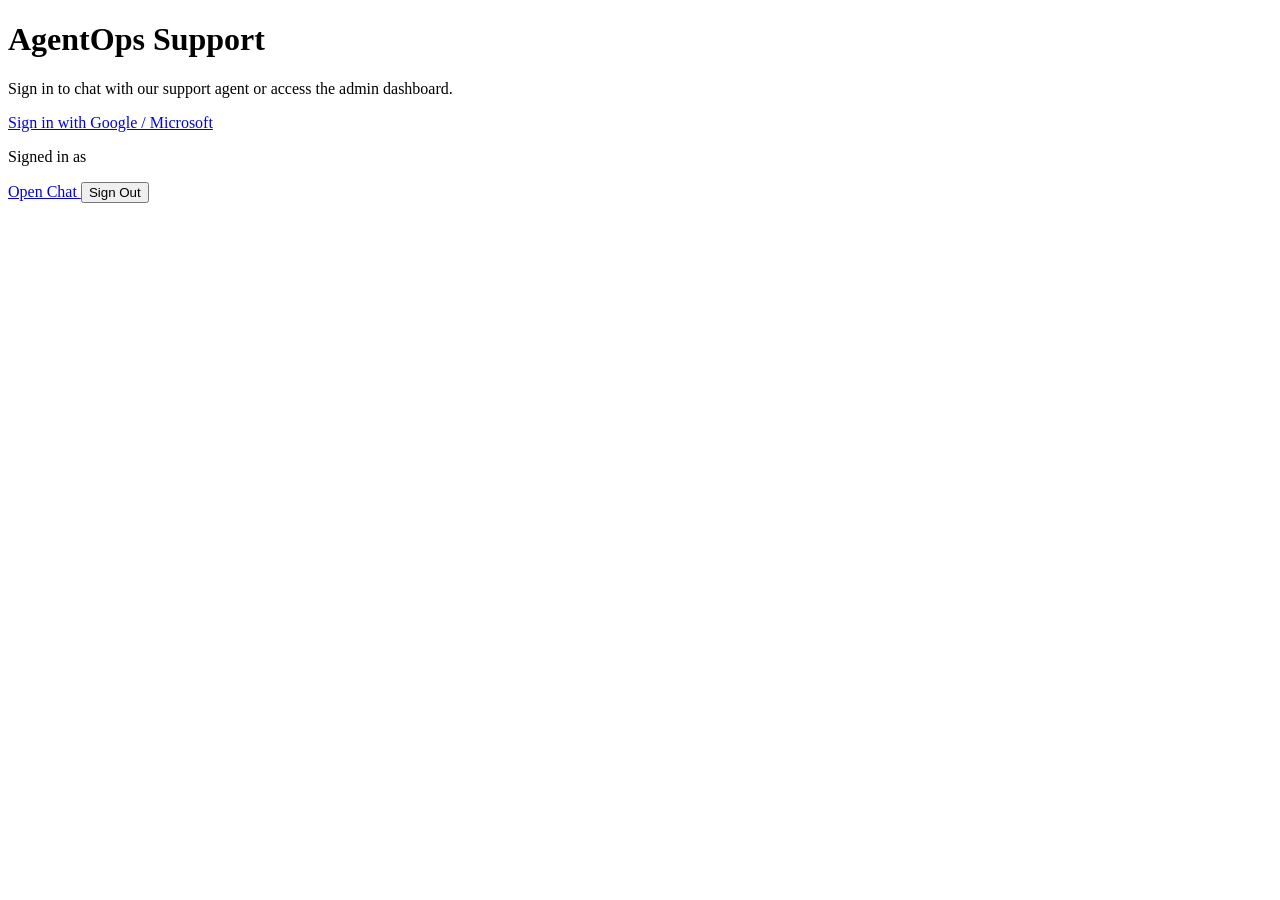
==== src/workloads/agent-service/src/frontend/index.html @ 4c7c3c5f "fix exception chaining" ====
<!DOCTYPE html>
<html lang="en">
<head>
  <meta charset="utf-8">
  <meta name="viewport" content="width=device-width, initial-scale=1">
  <title>AgentOps</title>
  <link rel="stylesheet" href="/style.css">
</head>
<body class="bg-gray-50 min-h-screen flex items-center justify-center">
  <div class="max-w-md w-full p-6">
    <div class="bg-white p-6 rounded shadow text-center">
      <h1 class="text-xl font-semibold mb-4">AgentOps Support</h1>
      <p class="text-gray-600 mb-6">Sign in to chat with our support agent or access the admin dashboard.</p>

      <div id="logged-out" class="space-y-3">
        <a href="/auth/login" class="block w-full bg-blue-600 hover:bg-blue-700 text-white font-medium py-2 px-4 rounded transition text-center">
          Sign in with Google / Microsoft
        </a>
      </div>

      <div id="logged-in" class="hidden space-y-3">
        <p class="text-sm text-gray-600">Signed in as <span id="user-name" class="font-medium"></span></p>
        <a href="/chat.html" class="block w-full bg-green-600 hover:bg-green-700 text-white font-medium py-2 px-4 rounded transition text-center">
          Open Chat
        </a>
        <a href="/admin.html" class="block w-full bg-purple-600 hover:bg-purple-700 text-white font-medium py-2 px-4 rounded transition text-center" id="admin-link" style="display:none">
          Admin Dashboard
        </a>
        <button onclick="logout()" class="block w-full bg-red-500 hover:bg-red-600 text-white font-medium py-2 px-4 rounded transition">
          Sign Out
        </button>
      </div>
    </div>
  </div>

  <script src="/app.js"></script>
  <script>
    async function init() {
      const token = localStorage.getItem('app_jwt');
      if (!token) {
        document.getElementById('logged-out').classList.remove('hidden');
        return;
      }
      try {
        const resp = await fetch('/auth/me', { headers: { 'Authorization': 'Bearer ' + token } });
        if (!resp.ok) throw new Error('invalid');
        const data = await resp.json();
        document.getElementById('logged-out').classList.add('hidden');
        document.getElementById('logged-in').classList.remove('hidden');
        document.getElementById('user-name').textContent = data.user.name || data.user.email;

        const email = data.user.email || '';
        const domain = email.split('@')[1] || '';
        if (domain === 'your-company.com') {
          document.getElementById('admin-link').style.display = 'block';
        }
      } catch (e) {
        localStorage.removeItem('app_jwt');
        document.getElementById('logged-out').classList.remove('hidden');
      }
    }
    init();
  </script>
</body>
</html>
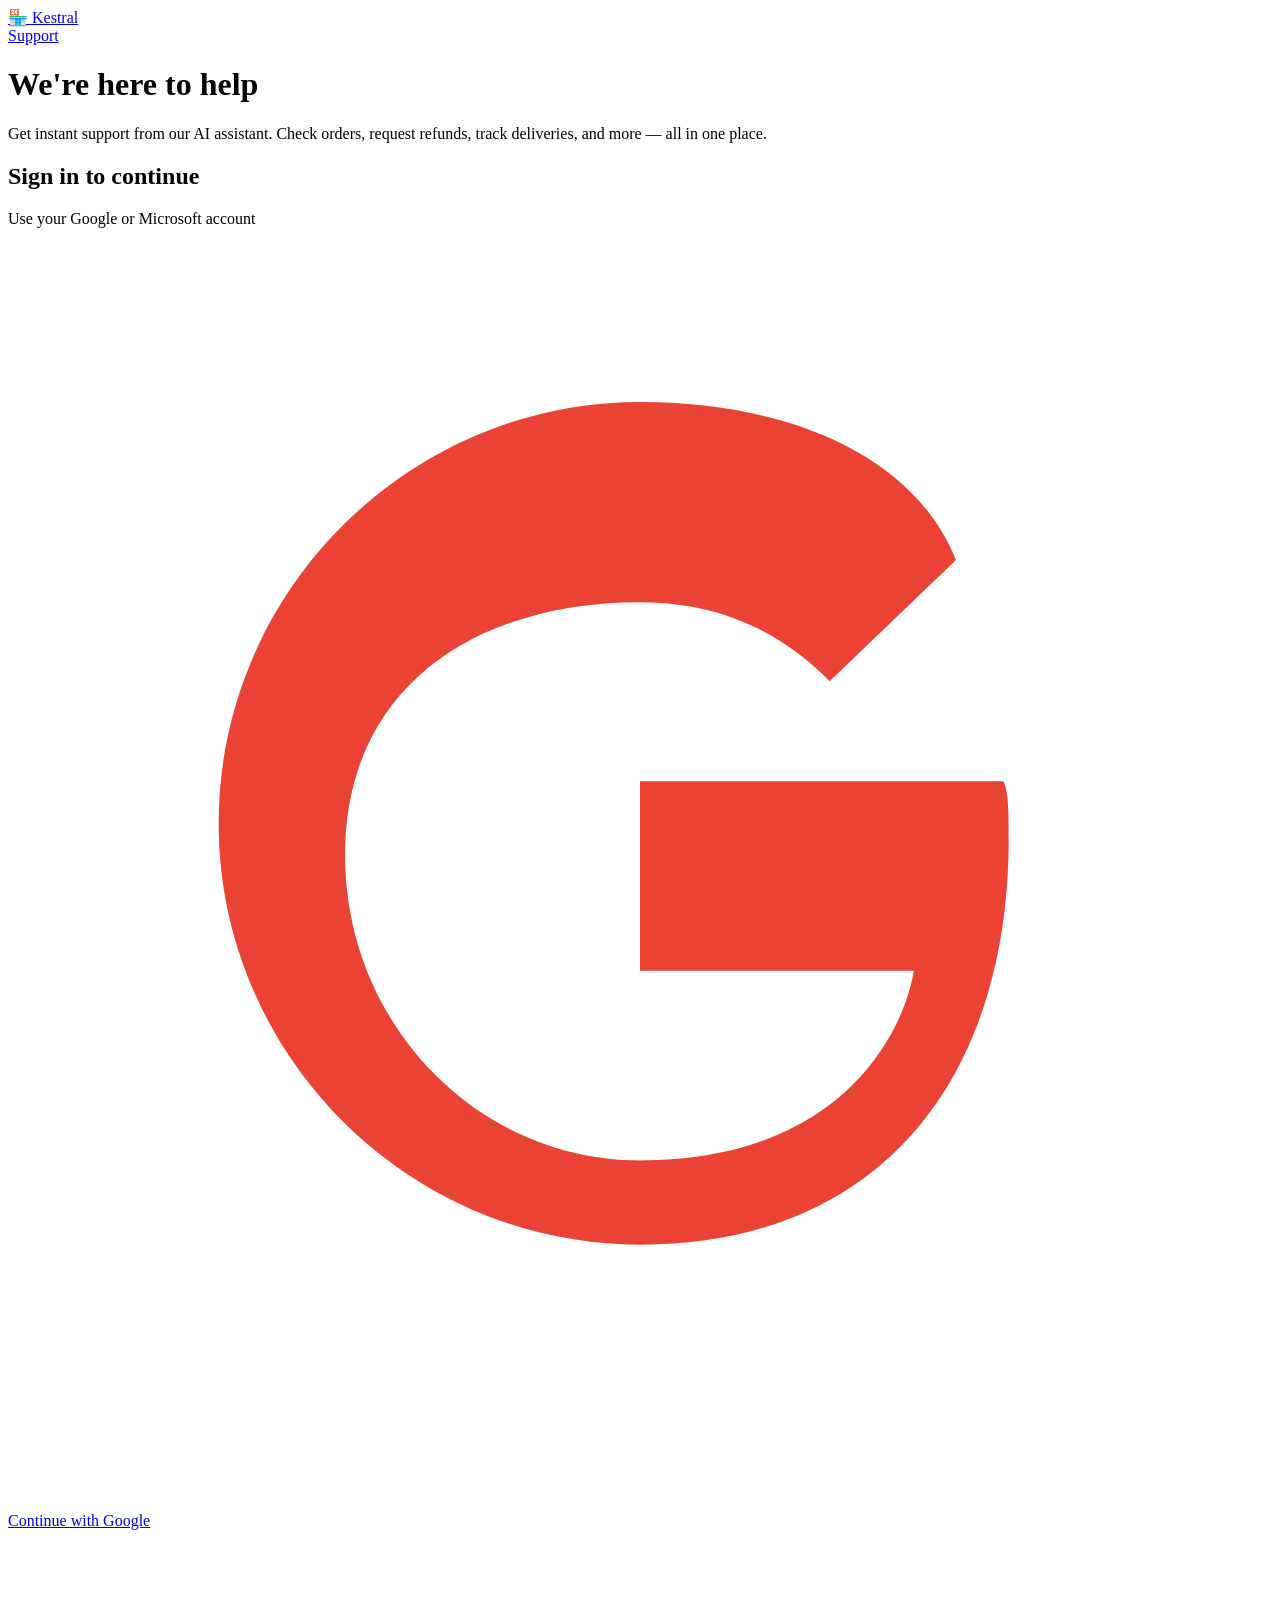
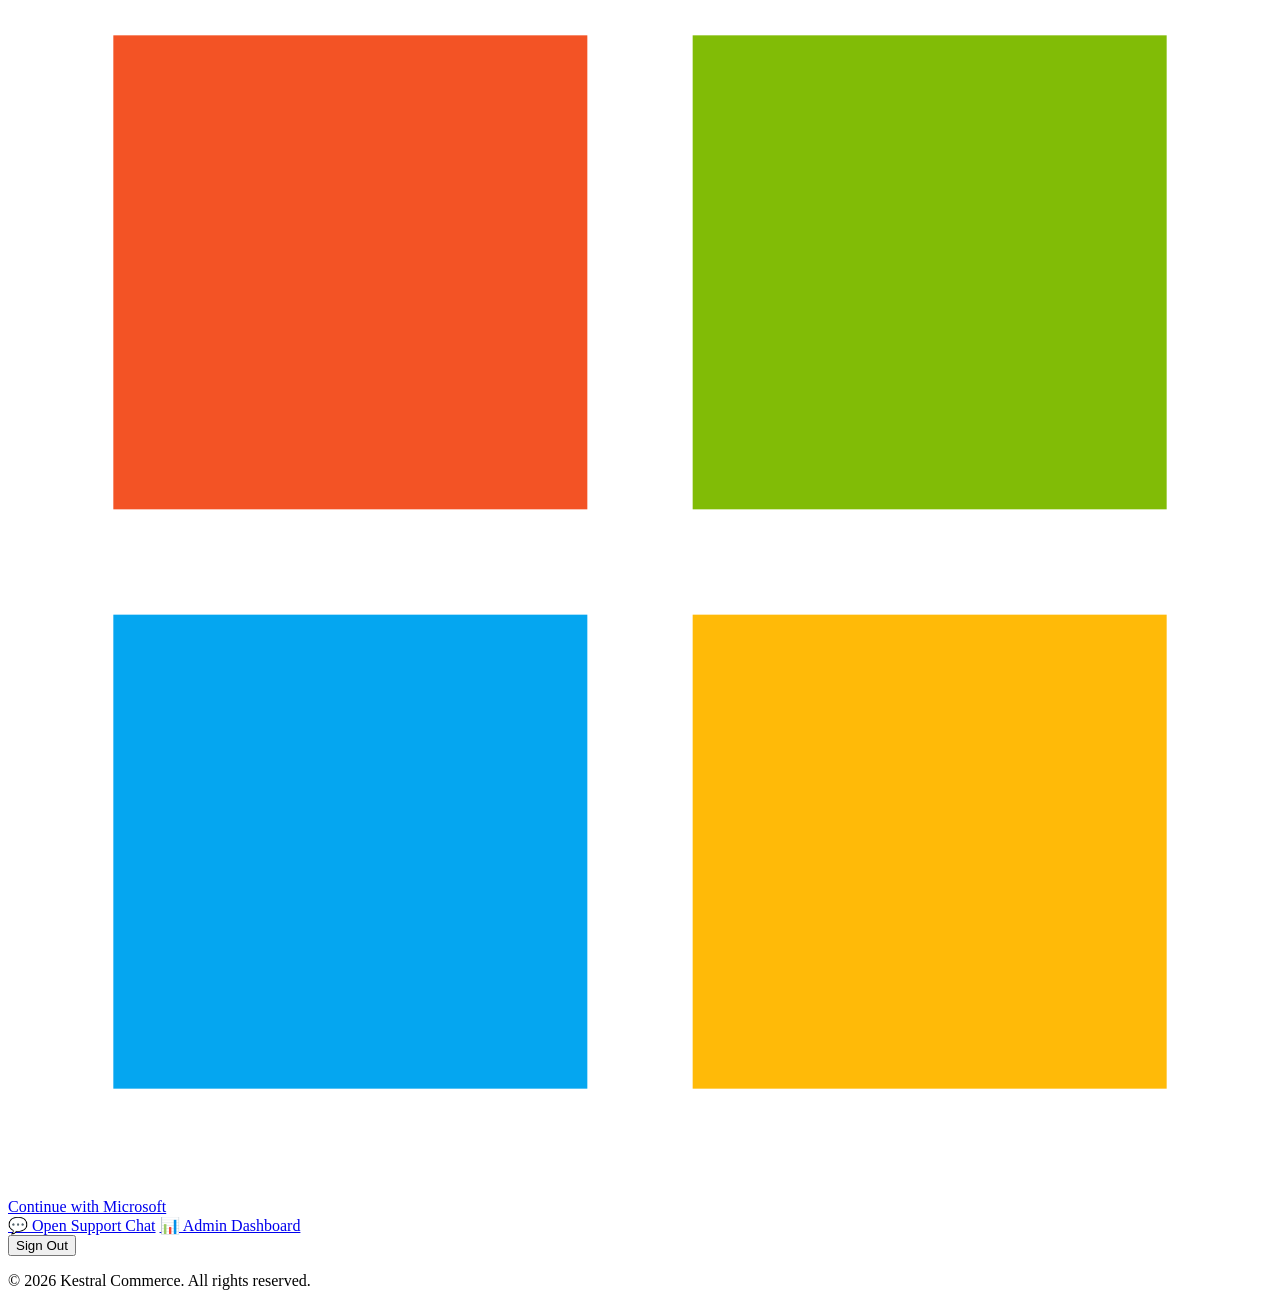
==== commit 43515a25: "terraform setup" ====
--- a/src/workloads/agent-service/src/frontend/index.html
+++ b/src/workloads/agent-service/src/frontend/index.html
@@ -3,61 +3,82 @@
 <head>
   <meta charset="utf-8">
   <meta name="viewport" content="width=device-width, initial-scale=1">
-  <title>AgentOps</title>
-  <link rel="stylesheet" href="/style.css">
+  <title>Kestral — Support</title>
+  <link rel="preconnect" href="https://fonts.googleapis.com">
+  <link href="https://fonts.googleapis.com/css2?family=Inter:wght@400;500;600;700&display=swap" rel="stylesheet">
+  <link rel="stylesheet" href="/styles.css">
 </head>
-<body class="bg-gray-50 min-h-screen flex items-center justify-center">
-  <div class="max-w-md w-full p-6">
-    <div class="bg-white p-6 rounded shadow text-center">
-      <h1 class="text-xl font-semibold mb-4">AgentOps Support</h1>
-      <p class="text-gray-600 mb-6">Sign in to chat with our support agent or access the admin dashboard.</p>
+<body class="landing">
+  <nav class="nav">
+    <div class="nav-inner">
+      <a href="/" class="nav-brand">
+        <span class="brand-icon">🏪</span>
+        <span class="brand-text">Kestral</span>
+      </a>
+      <div class="nav-links">
+        <a href="/chat.html" class="nav-link">Support</a>
+      </div>
+    </div>
+  </nav>
 
-      <div id="logged-out" class="space-y-3">
-        <a href="/auth/login" class="block w-full bg-blue-600 hover:bg-blue-700 text-white font-medium py-2 px-4 rounded transition text-center">
-          Sign in with Google / Microsoft
-        </a>
+  <main class="hero">
+    <div class="hero-content">
+      <h1 class="hero-title">We're here to help</h1>
+      <p class="hero-subtitle">Get instant support from our AI assistant. Check orders, request refunds, track deliveries, and more — all in one place.</p>
+
+      <div id="logged-out" class="auth-card">
+        <h2 class="auth-title">Sign in to continue</h2>
+        <p class="auth-hint">Use your Google or Microsoft account</p>
+        <div class="auth-buttons">
+          <a href="/auth/login" class="btn btn-google">
+            <svg class="btn-icon" viewBox="0 0 24 24"><path fill="#EA4335" d="M12 10.2v3.6h5.2c-.2 1.2-1.4 3.6-5.2 3.6-3.1 0-5.6-2.6-5.6-5.8S8.9 6.8 12 6.8c1.8 0 2.9.8 3.6 1.5l2.4-2.3C17.2 4 14.8 3 12 3 7.6 3 4 6.6 4 11s3.6 8 8 8c4.6 0 7-3.2 7-7.7 0-.5 0-.9-.1-1.1H12z"/></svg>
+            <span>Continue with Google</span>
+          </a>
+          <a href="/auth/login/start/microsoft" class="btn btn-microsoft">
+            <svg class="btn-icon" viewBox="0 0 24 24"><rect x="2" y="2" width="9" height="9" fill="#F35325"/><rect x="13" y="2" width="9" height="9" fill="#81BC06"/><rect x="2" y="13" width="9" height="9" fill="#05A6F0"/><rect x="13" y="13" width="9" height="9" fill="#FFBA08"/></svg>
+            <span>Continue with Microsoft</span>
+          </a>
+        </div>
       </div>
 
-      <div id="logged-in" class="hidden space-y-3">
-        <p class="text-sm text-gray-600">Signed in as <span id="user-name" class="font-medium"></span></p>
-        <a href="/chat.html" class="block w-full bg-green-600 hover:bg-green-700 text-white font-medium py-2 px-4 rounded transition text-center">
-          Open Chat
-        </a>
-        <a href="/admin.html" class="block w-full bg-purple-600 hover:bg-purple-700 text-white font-medium py-2 px-4 rounded transition text-center" id="admin-link" style="display:none">
-          Admin Dashboard
-        </a>
-        <button onclick="logout()" class="block w-full bg-red-500 hover:bg-red-600 text-white font-medium py-2 px-4 rounded transition">
-          Sign Out
-        </button>
+      <div id="logged-in" class="auth-card hidden">
+        <div class="user-profile">
+          <div class="user-avatar" id="user-avatar"></div>
+          <div>
+            <div class="user-name" id="user-name"></div>
+            <div class="user-email" id="user-email"></div>
+          </div>
+        </div>
+        <div class="auth-buttons">
+          <a href="/chat.html" class="btn btn-primary">💬 Open Support Chat</a>
+          <a href="/admin.html" class="btn btn-admin hidden" id="admin-link">📊 Admin Dashboard</a>
+        </div>
+        <button onclick="logout()" class="btn btn-ghost">Sign Out</button>
       </div>
     </div>
-  </div>
+  </main>
+
+  <footer class="footer">
+    <p>&copy; 2026 Kestral Commerce. All rights reserved.</p>
+  </footer>
 
   <script src="/app.js"></script>
   <script>
     async function init() {
       const token = localStorage.getItem('app_jwt');
-      if (!token) {
-        document.getElementById('logged-out').classList.remove('hidden');
-        return;
-      }
+      if (!token) { document.getElementById('logged-out').classList.remove('hidden'); return; }
       try {
         const resp = await fetch('/auth/me', { headers: { 'Authorization': 'Bearer ' + token } });
         if (!resp.ok) throw new Error('invalid');
         const data = await resp.json();
         document.getElementById('logged-out').classList.add('hidden');
         document.getElementById('logged-in').classList.remove('hidden');
-        document.getElementById('user-name').textContent = data.user.name || data.user.email;
-
-        const email = data.user.email || '';
-        const domain = email.split('@')[1] || '';
-        if (domain === 'your-company.com') {
-          document.getElementById('admin-link').style.display = 'block';
-        }
-      } catch (e) {
-        localStorage.removeItem('app_jwt');
-        document.getElementById('logged-out').classList.remove('hidden');
-      }
+        document.getElementById('user-name').textContent = data.user.name || 'Customer';
+        document.getElementById('user-email').textContent = data.user.email || '';
+        document.getElementById('user-avatar').textContent = (data.user.name || 'U')[0].toUpperCase();
+        const domain = (data.user.email || '').split('@')[1] || '';
+        if (domain === 'gmail.com') document.getElementById('admin-link').classList.remove('hidden');
+      } catch (e) { localStorage.removeItem('app_jwt'); window.location.reload(); }
     }
     init();
   </script>
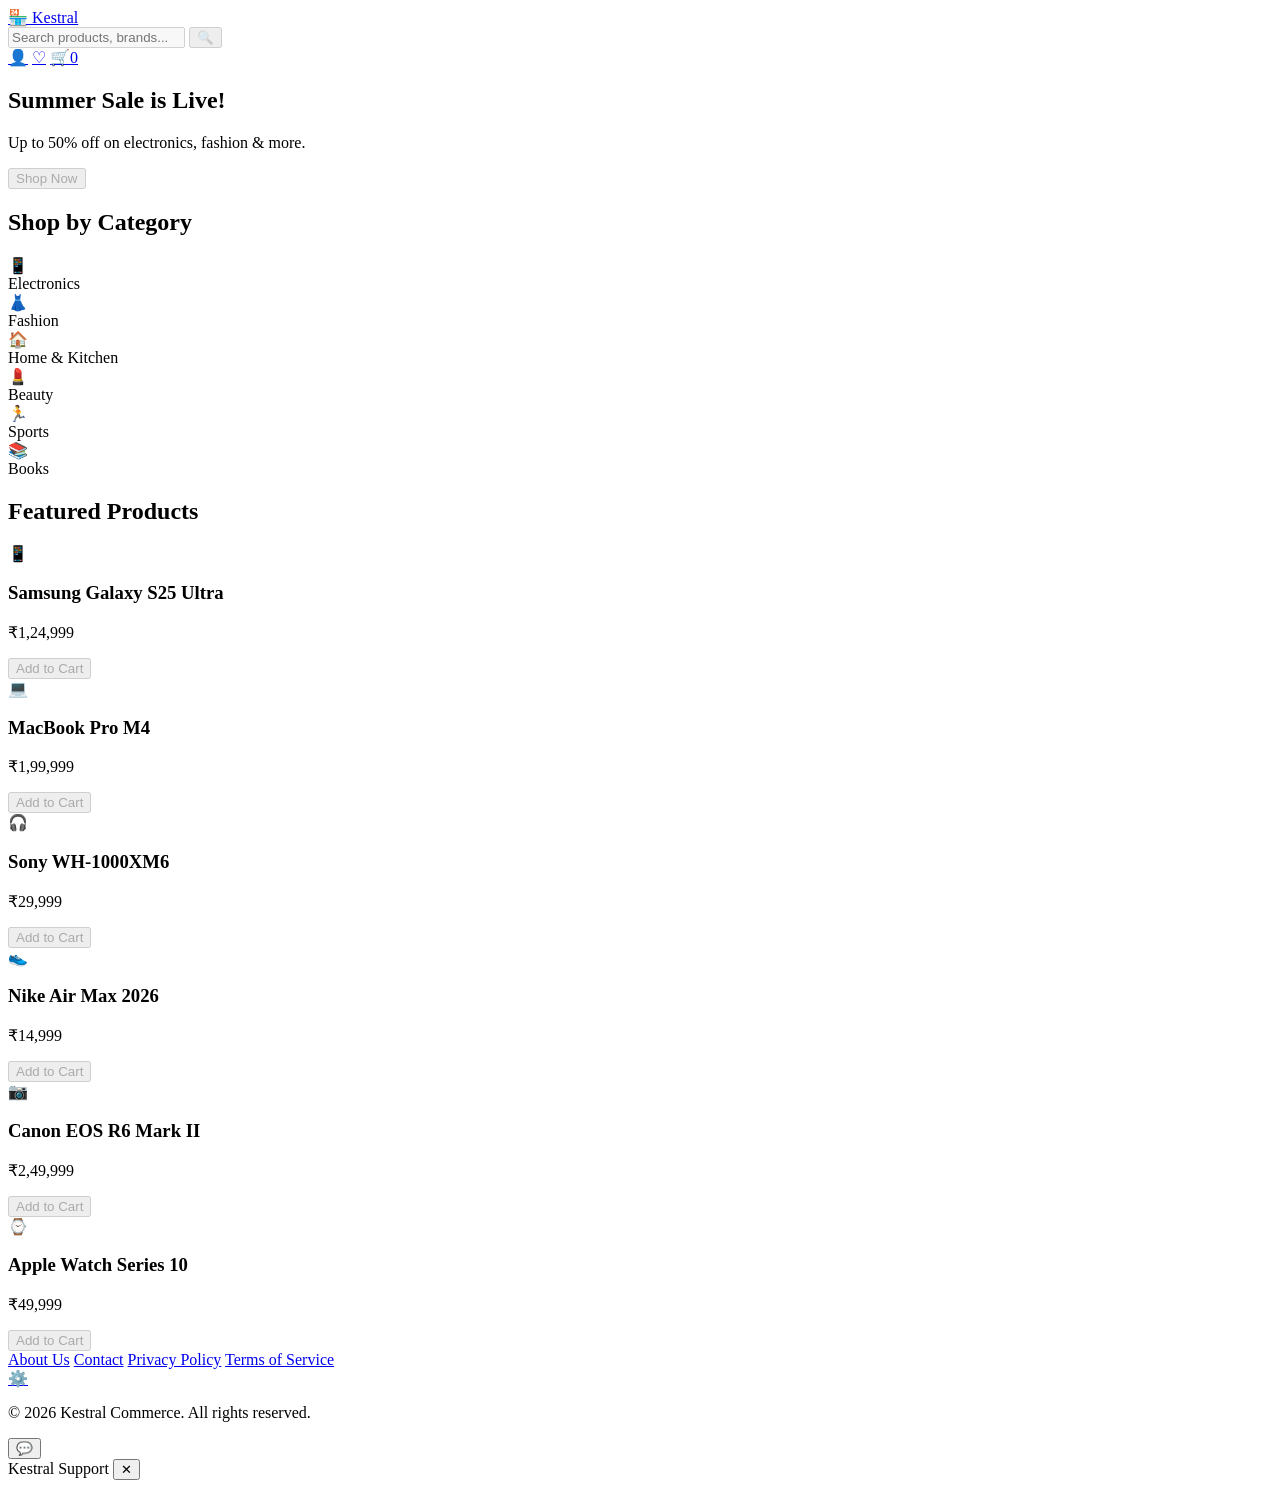
==== commit cf764a49: "rds setup" ====
--- a/src/workloads/agent-service/src/frontend/index.html
+++ b/src/workloads/agent-service/src/frontend/index.html
@@ -3,84 +3,133 @@
 <head>
   <meta charset="utf-8">
   <meta name="viewport" content="width=device-width, initial-scale=1">
-  <title>Kestral — Support</title>
+  <title>Kestral — Online Shopping</title>
   <link rel="preconnect" href="https://fonts.googleapis.com">
   <link href="https://fonts.googleapis.com/css2?family=Inter:wght@400;500;600;700&display=swap" rel="stylesheet">
   <link rel="stylesheet" href="/styles.css">
 </head>
-<body class="landing">
-  <nav class="nav">
-    <div class="nav-inner">
+<body>
+  <!-- NAVIGATION -->
+  <nav class="navbar">
+    <div class="nav-container">
       <a href="/" class="nav-brand">
         <span class="brand-icon">🏪</span>
-        <span class="brand-text">Kestral</span>
+        <span>Kestral</span>
       </a>
-      <div class="nav-links">
-        <a href="/chat.html" class="nav-link">Support</a>
+      <div class="nav-search">
+        <input type="text" placeholder="Search products, brands..." disabled>
+        <button disabled>🔍</button>
+      </div>
+      <div class="nav-actions">
+        <a href="#" class="nav-icon" title="Account">👤</a>
+        <a href="#" class="nav-icon" title="Wishlist">♡</a>
+        <a href="#" class="nav-icon cart-icon" title="Cart">
+          🛒<span class="cart-badge">0</span>
+        </a>
       </div>
     </div>
   </nav>
 
-  <main class="hero">
-    <div class="hero-content">
-      <h1 class="hero-title">We're here to help</h1>
-      <p class="hero-subtitle">Get instant support from our AI assistant. Check orders, request refunds, track deliveries, and more — all in one place.</p>
+  <!-- MAIN CONTENT -->
+  <main>
+    <!-- Hero Banner -->
+    <section class="hero">
+      <div class="hero-content">
+        <h1>Summer Sale is Live!</h1>
+        <p>Up to 50% off on electronics, fashion & more.</p>
+        <button class="btn btn-primary" disabled>Shop Now</button>
+      </div>
+    </section>
 
-      <div id="logged-out" class="auth-card">
-        <h2 class="auth-title">Sign in to continue</h2>
-        <p class="auth-hint">Use your Google or Microsoft account</p>
-        <div class="auth-buttons">
-          <a href="/auth/login" class="btn btn-google">
-            <svg class="btn-icon" viewBox="0 0 24 24"><path fill="#EA4335" d="M12 10.2v3.6h5.2c-.2 1.2-1.4 3.6-5.2 3.6-3.1 0-5.6-2.6-5.6-5.8S8.9 6.8 12 6.8c1.8 0 2.9.8 3.6 1.5l2.4-2.3C17.2 4 14.8 3 12 3 7.6 3 4 6.6 4 11s3.6 8 8 8c4.6 0 7-3.2 7-7.7 0-.5 0-.9-.1-1.1H12z"/></svg>
-            <span>Continue with Google</span>
-          </a>
-          <a href="/auth/login/start/microsoft" class="btn btn-microsoft">
-            <svg class="btn-icon" viewBox="0 0 24 24"><rect x="2" y="2" width="9" height="9" fill="#F35325"/><rect x="13" y="2" width="9" height="9" fill="#81BC06"/><rect x="2" y="13" width="9" height="9" fill="#05A6F0"/><rect x="13" y="13" width="9" height="9" fill="#FFBA08"/></svg>
-            <span>Continue with Microsoft</span>
-          </a>
+    <!-- Categories -->
+    <section class="categories">
+      <h2>Shop by Category</h2>
+      <div class="category-grid">
+        <div class="category-card">📱<br>Electronics</div>
+        <div class="category-card">👗<br>Fashion</div>
+        <div class="category-card">🏠<br>Home & Kitchen</div>
+        <div class="category-card">💄<br>Beauty</div>
+        <div class="category-card">🏃<br>Sports</div>
+        <div class="category-card">📚<br>Books</div>
+      </div>
+    </section>
+
+    <!-- Featured Products -->
+    <section class="featured">
+      <h2>Featured Products</h2>
+      <div class="product-grid">
+        <div class="product-card">
+          <div class="product-img">📱</div>
+          <h3>Samsung Galaxy S25 Ultra</h3>
+          <p class="price">₹1,24,999</p>
+          <button class="btn btn-outline" disabled>Add to Cart</button>
+        </div>
+        <div class="product-card">
+          <div class="product-img">💻</div>
+          <h3>MacBook Pro M4</h3>
+          <p class="price">₹1,99,999</p>
+          <button class="btn btn-outline" disabled>Add to Cart</button>
+        </div>
+        <div class="product-card">
+          <div class="product-img">🎧</div>
+          <h3>Sony WH-1000XM6</h3>
+          <p class="price">₹29,999</p>
+          <button class="btn btn-outline" disabled>Add to Cart</button>
+        </div>
+        <div class="product-card">
+          <div class="product-img">👟</div>
+          <h3>Nike Air Max 2026</h3>
+          <p class="price">₹14,999</p>
+          <button class="btn btn-outline" disabled>Add to Cart</button>
+        </div>
+        <div class="product-card">
+          <div class="product-img">📷</div>
+          <h3>Canon EOS R6 Mark II</h3>
+          <p class="price">₹2,49,999</p>
+          <button class="btn btn-outline" disabled>Add to Cart</button>
+        </div>
+        <div class="product-card">
+          <div class="product-img">⌚</div>
+          <h3>Apple Watch Series 10</h3>
+          <p class="price">₹49,999</p>
+          <button class="btn btn-outline" disabled>Add to Cart</button>
         </div>
       </div>
+    </section>
+  </main>
 
-      <div id="logged-in" class="auth-card hidden">
-        <div class="user-profile">
-          <div class="user-avatar" id="user-avatar"></div>
-          <div>
-            <div class="user-name" id="user-name"></div>
-            <div class="user-email" id="user-email"></div>
-          </div>
-        </div>
-        <div class="auth-buttons">
-          <a href="/chat.html" class="btn btn-primary">💬 Open Support Chat</a>
-          <a href="/admin.html" class="btn btn-admin hidden" id="admin-link">📊 Admin Dashboard</a>
-        </div>
-        <button onclick="logout()" class="btn btn-ghost">Sign Out</button>
+  <!-- FOOTER -->
+  <footer class="footer">
+    <div class="footer-content">
+      <div class="footer-links">
+        <a href="#">About Us</a>
+        <a href="#">Contact</a>
+        <a href="#">Privacy Policy</a>
+        <a href="#">Terms of Service</a>
+      </div>
+      <div class="footer-admin">
+        <a href="/admin" class="admin-gear" title="Admin">⚙️</a>
       </div>
     </div>
-  </main>
-
-  <footer class="footer">
-    <p>&copy; 2026 Kestral Commerce. All rights reserved.</p>
+    <p class="copyright">© 2026 Kestral Commerce. All rights reserved.</p>
   </footer>
 
+  <!-- FLOATING SUPPORT WIDGET -->
+  <div id="support-widget" class="support-widget">
+    <button id="support-toggle" class="support-toggle" title="Need help?">
+      💬
+    </button>
+    <div id="support-panel" class="support-panel hidden">
+      <div class="panel-header">
+        <span>Kestral Support</span>
+        <button id="panel-close" class="panel-close">✕</button>
+      </div>
+      <div id="panel-content" class="panel-content">
+        <!-- login state or chat -->
+      </div>
+    </div>
+  </div>
+
   <script src="/app.js"></script>
-  <script>
-    async function init() {
-      const token = localStorage.getItem('app_jwt');
-      if (!token) { document.getElementById('logged-out').classList.remove('hidden'); return; }
-      try {
-        const resp = await fetch('/auth/me', { headers: { 'Authorization': 'Bearer ' + token } });
-        if (!resp.ok) throw new Error('invalid');
-        const data = await resp.json();
-        document.getElementById('logged-out').classList.add('hidden');
-        document.getElementById('logged-in').classList.remove('hidden');
-        document.getElementById('user-name').textContent = data.user.name || 'Customer';
-        document.getElementById('user-email').textContent = data.user.email || '';
-        document.getElementById('user-avatar').textContent = (data.user.name || 'U')[0].toUpperCase();
-        const domain = (data.user.email || '').split('@')[1] || '';
-        if (domain === 'gmail.com') document.getElementById('admin-link').classList.remove('hidden');
-      } catch (e) { localStorage.removeItem('app_jwt'); window.location.reload(); }
-    }
-    init();
-  </script>
 </body>
 </html>
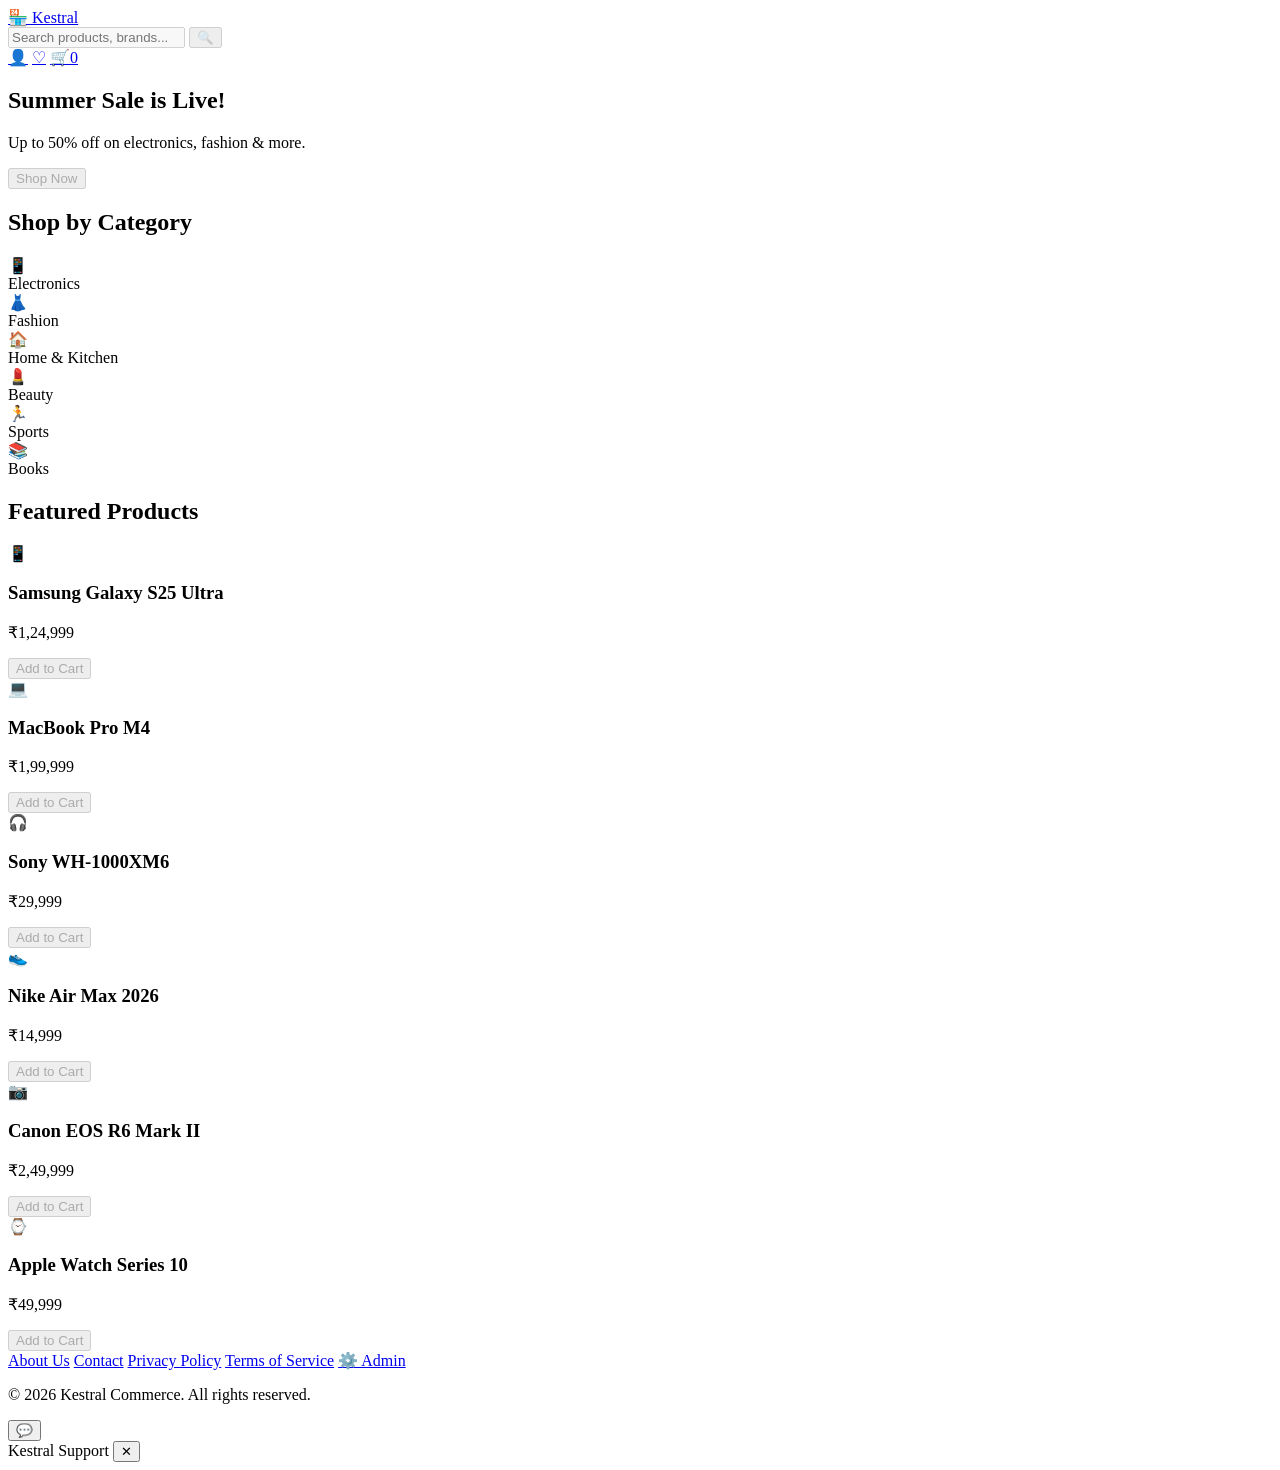
==== commit 7a1c71dd: "new" ====
--- a/src/workloads/agent-service/src/frontend/index.html
+++ b/src/workloads/agent-service/src/frontend/index.html
@@ -106,9 +106,7 @@
         <a href="#">Contact</a>
         <a href="#">Privacy Policy</a>
         <a href="#">Terms of Service</a>
-      </div>
-      <div class="footer-admin">
-        <a href="/admin" class="admin-gear" title="Admin">⚙️</a>
+        <a href="/admin" class="admin-gear" title="Admin">⚙️ Admin</a>
       </div>
     </div>
     <p class="copyright">© 2026 Kestral Commerce. All rights reserved.</p>
